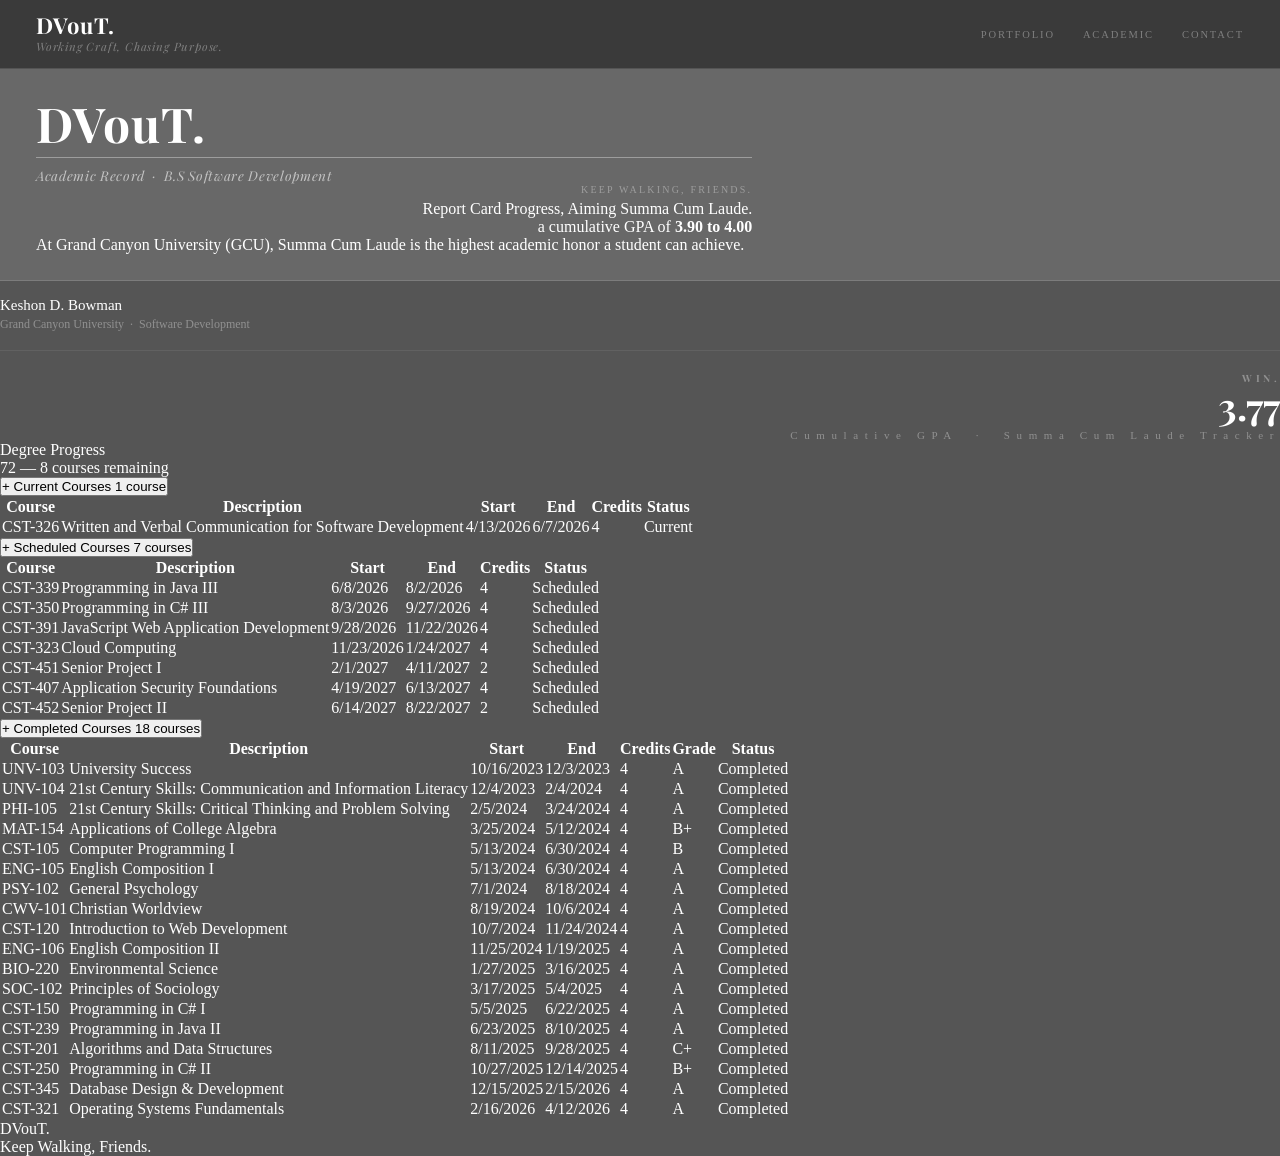
==== HTML/report_card.html @ 76dd7cef "CSS: Began Main Content Section, Finished Info Row" ====
<!DOCTYPE html>
<html lang="en">
<head>
    <meta charset="UTF-8">
    <meta name="viewport" content="width=device-width, initial-scale=1.0">
    <title>DVouT. - Academic Record</title>
    <link href="https://fonts.googleapis.com/css2?family=Playfair+Display:ital,wght@0,600;0,700;1,500;1,600&family=DM+Sans:opsz,wght@9..40,300;9..40,400;9..40,500&display=swap" rel="stylesheet">
    <link rel="stylesheet" href="/CSS/report_card.css">
</head>
<body>
    

<!-- NAV -->
    <nav>
    
    <div class="nav-brand">
        <div class="nav-logo">DVouT.</div>
        <div class="nav-craft">Working Craft, Chasing Purpose.</div>
    </div>

    <div class="nav-links">
        <a href="#">Portfolio</a>
        <a href="#">Academic</a>
        <a href="#">Contact</a>
    </div>
    </nav>

    <!-- HERO -->
    <header class="hero">
    <div>
        
        <div class="hero-mark">DVouT.</div>
        <div class="hero-rule"></div>
        <div class="hero-sub">Academic Record &nbsp;&middot;&nbsp; B.S Software Development</div>

        <div class="hero-right">

            <div class="hero-r-top">Keep Walking, Friends.</div>
            <div class="hero-r-bottom">Report Card Progress, Aiming Summa Cum Laude. <br> 
                a cumulative GPA of <span style="font-weight: bold;">3.90 to 4.00</span> <br>
            At Grand Canyon University (GCU), Summa Cum Laude is the highest academic honor a student can achieve.  
            &nbsp;
            </div>
        </div>
    </div>
    </header>

    <main class="main-content">

        <!-- Student + GPA -->
        <section class="info-row">
            <div>
                <div class="s-name"><strong>Keshon D. Bowman</strong></div>
                <div class="s-inst">Grand Canyon University &nbsp;&middot;&nbsp; Software Development</div>
            </div>
        </section>
        
        <section class="gpa-block">
            <div class="win-word">WIN.</div>
            <div class="gpa-num">3.77</div>
            <div class="gpa-sub">Cumulative GPA &nbsp;&middot;&nbsp; Summa Cum Laude Tracker</div>
        </section>

        <!-- Progress -->
         <section class="prog-row">
            <span class="prog-label">Degree Progress</span>
            <div class="prog-track"><div class="prog-fill" style="width:72%"></div></div>
            <span class="prog-pct">72 &mdash; 8 courses remaining</span>
         </section>

         <!-- Current -->
          <section class="panel">
            <button class="p-toggle open" onclick="tog(this)">
                <span class="pip">+</span>
                Current Courses
                <span class="p-count">1 course</span>
            </button>

            <div class="p-body open">
                <table>
                    <thead>
                        <tr>
                            <th>Course</th>
                            <th>Description</th>
                            <th>Start</th>
                            <th>End</th>
                            <th>Credits</th>
                            <th>Status</th>
                        </tr>
                    </thead>
                    <tbody>
                        <tr>
                            <td class="cc">CST-326</td>
                            <td class="cd">Written and Verbal Communication for Software Development</td>
                            <td class="dt">4/13/2026 <td class="dt">6/7/2026</td></td>
                            <td class="cr">4</td>
                            <td><span class="badge b-cur">Current</span></td>
                        </tr>
                    </tbody>
                </table>
            </div>
          </section>

          <!-- Scheduled -->
           <section class="panel">
            <button class="p-toggle onclick="tog(this)">
                <span class="pip">+</span>
                Scheduled Courses
                <span class="p-count">7 courses</span>
            </button>
            <div class="p-body">
                <table>
                    
                    <thead>
                        <tr>
                            <th>Course</th>
                            <th>Description</th>
                            <th>Start</th>
                            <th>End</th>
                            <th>Credits</th>
                            <th>Status</th>
                        </tr>
                    </thead>

                    <tbody>
                        <tr>
                            <td class="cc">CST-339</td>
                            <td class="cd">Programming in Java III</td>
                            <td class="dt">6/8/2026</td>
                            <td class="dt">8/2/2026</td>
                            <td class="cr">4</td>
                            <td><span class="badge b-sch">Scheduled</span></td>
                        </tr>
                        <tr>
                            <td class="cc">CST-350</td>
                            <td class="cd">Programming in C# III</td>
                            <td class="dt">8/3/2026</td>
                            <td class="dt">9/27/2026</td>
                            <td class="cr">4</td>
                            <td><span class="badge b-sch">Scheduled</span></td>
                        </tr>
                        <tr>
                            <td class="cc">CST-391</td>
                            <td class="cd">JavaScript Web Application Development</td>
                            <td class="dt">9/28/2026</td>
                            <td class="dt">11/22/2026</td>
                            <td class="cr">4</td>
                            <td><span class="badge b-sch">Scheduled</span></td>
                        </tr>
                        <tr>
                            <td class="cc">CST-323</td>
                            <td class="cd">Cloud Computing</td>
                            <td class="dt">11/23/2026</td>
                            <td class="dt">1/24/2027</td>
                            <td class="cr">4</td>
                            <td><span class="badge b-sch">Scheduled</span></td>
                        </tr>
                        <tr>
                            <td class="cc">CST-451</td>
                            <td class="cd">Senior Project I</td>
                            <td class="dt">2/1/2027</td>
                            <td class="dt">4/11/2027</td>
                            <td class="cr">2</td>
                            <td><span class="badge b-sch">Scheduled</span></td>
                        </tr>
                        <tr>
                            <td class="cc">CST-407</td>
                            <td class="cd">Application Security Foundations</td>
                            <td class="dt">4/19/2027</td>
                            <td class="dt">6/13/2027</td>
                            <td class="cr">4</td>
                            <td><span class="badge b-sch">Scheduled</span></td>
                        </tr>
                        <tr>
                            <td class="cc">CST-452</td>
                            <td class="cd">Senior Project II</td>
                            <td class="dt">6/14/2027</td>
                            <td class="dt">8/22/2027</td>
                            <td class="cr">2</td>
                            <td><span class="badge b-sch">Scheduled</span></td>
                        </tr>
                    </tbody>

                </table>
            </div>
        </section>

        <!-- COMPLETED -->
         <section class="panel">
            <button class="p-toggle" onclick="tog(this)">
                 <span class="pip">+</span>
                 Completed Courses
                 <span class="p-count">18 courses</span>
            </button>

            <div class="p-body">
                <table>

                    <thead>
                        <tr>
                            <th>Course</th>
                            <th>Description</th>
                            <th>Start</th>
                            <th>End</th>
                            <th>Credits</th>
                            <th>Grade</th>
                            <th>Status</th>
                        </tr>
                    </thead>

                    <tbody>
                        <tr>
                            <td class="cc">UNV-103</td>
                            <td class="cd">University Success</td>
                            <td class="dt">10/16/2023</td>
                            <td class="dt">12/3/2023</td>
                            <td class="cr">4</td>
                            <td><span class="grade g-a">A</span></td>
                            <td><span class="badge b-don">Completed</span></td>
                        </tr>
                        <tr>
                            <td class="cc">UNV-104</td>
                            <td class="cd">21st Century Skills: Communication and Information Literacy</td>
                            <td class="dt">12/4/2023</td>
                            <td class="dt">2/4/2024</td>
                            <td class="cr">4</td>
                            <td><span class="grade g-a">A</span></td>
                            <td><span class="badge b-don">Completed</span></td>
                        </tr>
                        <tr>
                            <td class="cc">PHI-105</td>
                            <td class="cd">21st Century Skills: Critical Thinking and Problem Solving</td>
                            <td class="dt">2/5/2024</td>
                            <td class="dt">3/24/2024</td>
                            <td class="cr">4</td>
                            <td><span class="grade g-a">A</span></td>
                            <td><span class="badge b-don">Completed</span></td>
                        </tr>
                        <tr>
                            <td class="cc">MAT-154</td>
                            <td class="cd">Applications of College Algebra</td>
                            <td class="dt">3/25/2024</td>
                            <td class="dt">5/12/2024</td>
                            <td class="cr">4</td>
                            <td><span class="grade g-b">B+</span></td>
                            <td><span class="badge b-don">Completed</span></td>
                        </tr>
                        <tr>
                            <td class="cc">CST-105</td>
                            <td class="cd">Computer Programming I</td>
                            <td class="dt">5/13/2024</td>
                            <td class="dt">6/30/2024</td>
                            <td class="cr">4</td>
                            <td><span class="grade g-b">B</span></td>
                            <td><span class="badge b-don">Completed</span></td>
                        </tr>
                        <tr>
                            <td class="cc">ENG-105</td>
                            <td class="cd">English Composition I</td>
                            <td class="dt">5/13/2024</td>
                            <td class="dt">6/30/2024</td>
                            <td class="cr">4</td>
                            <td><span class="grade g-a">A</span></td>
                            <td><span class="badge b-don">Completed</span></td>
                        </tr>
                        <tr>
                            <td class="cc">PSY-102</td>
                            <td class="cd">General Psychology</td>
                            <td class="dt">7/1/2024</td>
                            <td class="dt">8/18/2024</td>
                            <td class="cr">4</td>
                            <td><span class="grade g-a">A</span></td>
                            <td><span class="badge b-don">Completed</span></td>
                        </tr>
                        <tr>
                            <td class="cc">CWV-101</td>
                            <td class="cd">Christian Worldview</td>
                            <td class="dt">8/19/2024</td>
                            <td class="dt">10/6/2024</td>
                            <td class="cr">4</td>
                            <td><span class="grade g-a">A</span></td>
                            <td><span class="badge b-don">Completed</span></td>
                        </tr>
                        <tr>
                            <td class="cc">CST-120</td>
                            <td class="cd">Introduction to Web Development</td>
                            <td class="dt">10/7/2024</td>
                            <td class="dt">11/24/2024</td>
                            <td class="cr">4</td>
                            <td><span class="grade g-a">A</span></td>
                            <td><span class="badge b-don">Completed</span></td>
                        </tr>
                        <tr>
                            <td class="cc">ENG-106</td>
                            <td class="cd">English Composition II</td>
                            <td class="dt">11/25/2024</td>
                            <td class="dt">1/19/2025</td>
                            <td class="cr">4</td>
                            <td><span class="grade g-a">A</span></td>
                            <td><span class="badge b-don">Completed</span></td>
                        </tr>
                        <tr>
                            <td class="cc">BIO-220</td>
                            <td class="cd">Environmental Science</td>
                            <td class="dt">1/27/2025</td>
                            <td class="dt">3/16/2025</td>
                            <td class="cr">4</td>
                            <td><span class="grade g-a">A</span></td>
                            <td><span class="badge b-don">Completed</span></td>
                        </tr>
                        <tr>
                            <td class="cc">SOC-102</td>
                            <td class="cd">Principles of Sociology</td>
                            <td class="dt">3/17/2025</td>
                            <td class="dt">5/4/2025</td>
                            <td class="cr">4</td>
                            <td><span class="grade g-a">A</span></td>
                            <td><span class="badge b-don">Completed</span></td>
                        </tr>
                        <tr>
                            <td class="cc">CST-150</td>
                            <td class="cd">Programming in C# I</td>
                            <td class="dt">5/5/2025</td>
                            <td class="dt">6/22/2025</td>
                            <td class="cr">4</td>
                            <td><span class="grade g-a">A</span></td>
                            <td><span class="badge b-don">Completed</span></td>
                        </tr>
                        <tr>
                            <td class="cc">CST-239</td>
                            <td class="cd">Programming in Java II</td>
                            <td class="dt">6/23/2025</td>
                            <td class="dt">8/10/2025</td>
                            <td class="cr">4</td>
                            <td><span class="grade g-a">A</span></td>
                            <td><span class="badge b-don">Completed</span></td>
                        </tr>
                        <tr>
                            <td class="cc">CST-201</td>
                            <td class="cd">Algorithms and Data Structures</td>
                            <td class="dt">8/11/2025</td>
                            <td class="dt">9/28/2025</td>
                            <td class="cr">4</td>
                            <td><span class="grade g-c">C+</span></td>
                            <td><span class="badge b-don">Completed</span></td>
                        </tr>
                        <tr>
                            <td class="cc">CST-250</td>
                            <td class="cd">Programming in C# II</td>
                            <td class="dt">10/27/2025</td>
                            <td class="dt">12/14/2025</td>
                            <td class="cr">4</td>
                            <td><span class="grade g-b">B+</span></td>
                            <td><span class="badge b-don">Completed</span></td>
                        </tr>
                        <tr>
                            <td class="cc">CST-345</td>
                            <td class="cd">Database Design &amp; Development</td>
                            <td class="dt">12/15/2025</td>
                            <td class="dt">2/15/2026</td>
                            <td class="cr">4</td>
                            <td><span class="grade g-a">A</span></td>
                            <td><span class="badge b-don">Completed</span></td>
                        </tr>
                        <tr>
                            <td class="cc">CST-321</td>
                            <td class="cd">Operating Systems Fundamentals</td>
                            <td class="dt">2/16/2026</td>
                            <td class="dt">4/12/2026</td>
                            <td class="cr">4</td>
                            <td><span class="grade g-a">A</span></td>
                            <td><span class="badge b-don">Completed</span></td>
                        </tr>
                    </tbody>
                </table>
            </div>
         </section>

         <footer class="footer">
            <div class="foot-logo">DVouT.</div>
            <div class="foot-rule"></div>
            <div class="foot-kwf">Keep Walking, Friends.</div>
         </footer>
    </main>


</body>
</html>
---- CSS/report_card.css ----
:root {
    --bg: #555555;
    --bg-dark: #3a3a3a;
    --bg-panel: rgba(0,0,0,0.18);
    --bg-row:rgba(0,0,0,0.08);
    --bg-hover: rgba(255,255,255,0.05);
    --w: #ffffff;
    --w90: rgba(255,255,255,0.9);
    --w60: rgba(255,255,255,0.6);
    --w35: rgba(255,255,255,0.35);
    --w15: rgba(255,255,255,0.15);
    --w07: rgba(255,255,255,0.07);
    --bd: rgba(255,255,255,0.13);
    --bds: rgba(255,255,255,0.07);
    --font-family-primary: 'DM Sans', sans-serif;
    --font-family-secondary: 'Playfair Display', serif;
}

* {
    box-sizing: border-box;
    margin: 0;
    padding: 0;
}

body {
    background: var(--bg);
    color: var(--w); 
    font-family: var(--font-family-primary)
    font-size:14px; 
    min-height: 100vh;
}

/* NAV */

nav {
    background: var(--bg-dark);
    border-bottom:1px solid var(--bd);
    padding: 14px 36px;
    display: flex;
    justify-content: space-between;
    align-items: center;
}

.nav-brand {
    /* Content TO APPLY BRAND */
}

.nav-logo {
    font-family: var(--font-family-secondary);
    font-weight: 700; 
    font-size: 22px;
    color: var(--w);
    letter-spacing: 0.03em;
    line-height: 1;
}

.nav-craft {
    font-family: var(--font-family-secondary);
    font-style: italic;
    font-size: 11.5px;
    color:var(--w35);
    letter-spacing: 0.07em;
    margin-top: 3px;
}

.nav-links {
    display: flex;
    gap: 28px;
    align-items: center;
}

.nav-links a {
    color: var(--w35);
    text-decoration: none;
    font-size: 10.5px;
    letter-spacing: 0.18em;
    text-transform: uppercase;
    transition: color .2s;
}

.nav-links a:hover {
    color: var(--w)
}

/* HERO */

.hero {
    background: #686868;
    border-bottom: 1px solid var(--bd);
    padding: 30px 36px 26px;
    display: flex;
    justify-content: space-between;
    align-items: flex-end;
}

.hero-mark {
    font-family: 'Playfair Display', serif;
    font-weight: 700;
    font-size: 48px;
    color: var(--w);
    letter-spacing: 0.02em;
    line-height: 1;
}

.hero-rule {
    width: 100%; 
    height: 1px;
    background:var(--w35);
    margin: 10px 0 8px;
}

.hero-sub {
    font-family: var(--font-family-secondary);
    font-style: italic;
    font-size: 13.5px;
    color: var(--w60);
    letter-spacing: 0.05em;
}

.hero-right {
    text-align: right;
}

.hero-r-top {
    font-size: 10px;
    letter-spacing: 0.22em;
    text-transform: uppercase;
    color:var(--w35);
    margin-bottom: 5px;
}

.hero-r-button {
    font-family: var(--font-family-secondary);
    font-style: italic;
    font-size: 13px;
    color: var(--w60);
}

/* MAIN */

.main {
    max-width: 1040px;
    margin: 0 auto;
    padding: 24px 20px 64px;
}

/* INFO ROW */

.info-row {
    display: flex;
    justify-content: space-between;
    align-items: flex-end;
    padding: 16px 0 18px;
    border-bottom: 1px solid var(--bds);
    margin-bottom: 20px;
}

.s-name {
    font-size:15px;
    color:var(--w60);
}

.s-name strong {
    color: var(--w);
    font-weight: 500;
}

.s-inst {
    font-size: 12px;
    color: var(--w35);
    margin-top: 3px;
    letter-spacing: 0.0 4em;
}

.gpa-block {
    text-align: right;
}

.win-word {
    font-family: var(--font-family-secondary);
    font-weight: 700;
    font-size: 10px;
    letter-spacing: 0.35em;
    color: var(--w35);
    text-transform: uppercase;
    margin-bottom: 2px;
}

.gpa-num {
    font-family: var(--font-family-secondary);
    font-weight: 700;
    font-size: 38px;
    color: var(--w);
    line-height: 1;
}


.gpa-sub {
    font-size: 11px;
    color: var(--w35);
    letter-spacing: 0.6em;
    margin-top: 4px;
}
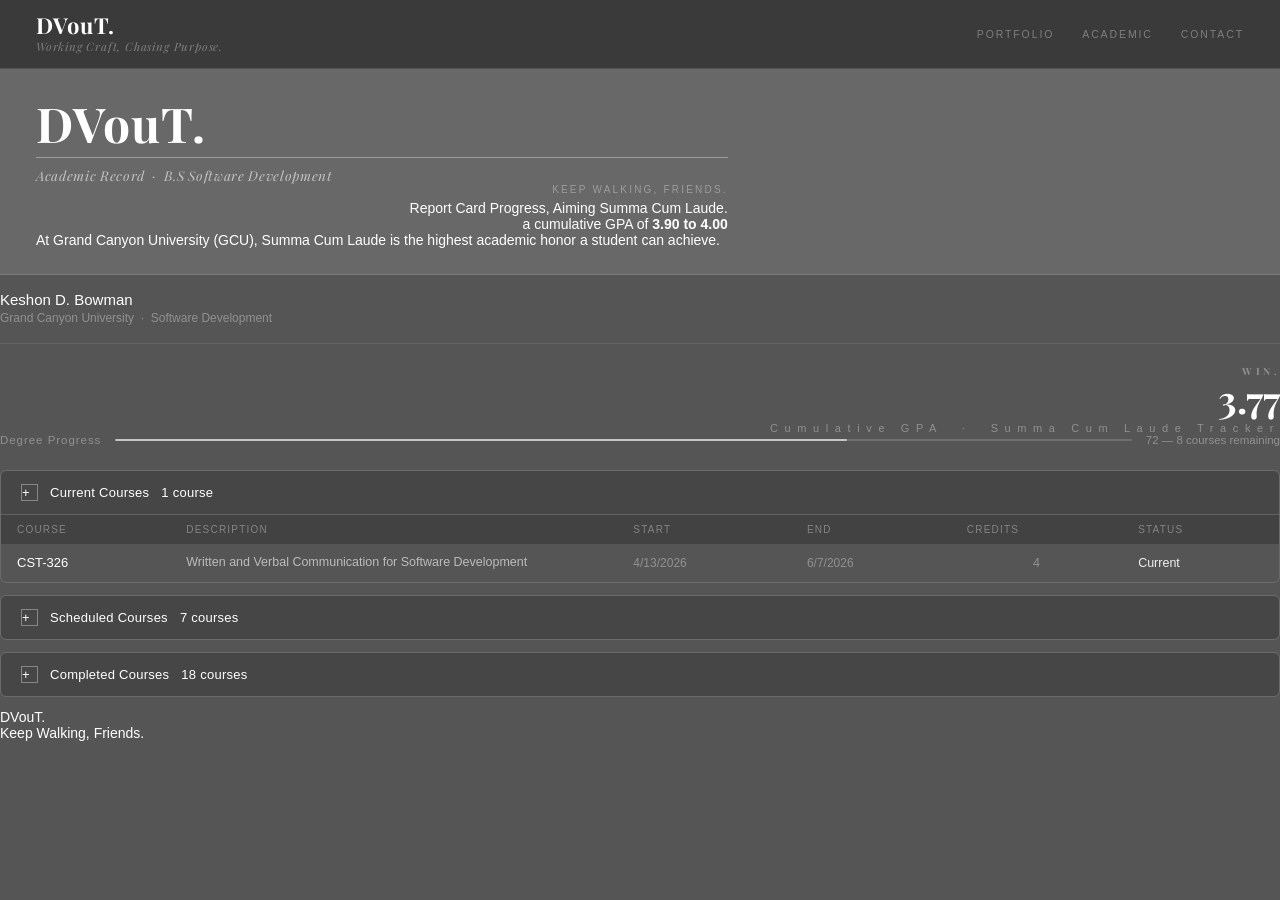
==== commit 15dae279: "CSS: Table section is finished" ====
--- a/HTML/report_card.html
+++ b/HTML/report_card.html
@@ -382,7 +382,6 @@
             <div class="foot-kwf">Keep Walking, Friends.</div>
          </footer>
     </main>
-
-
+    <script src="/JS/report_card.js"></script>
 </body>
 </html>
--- a/CSS/report_card.css
+++ b/CSS/report_card.css
@@ -25,7 +25,7 @@
 body {
     background: var(--bg);
     color: var(--w); 
-    font-family: var(--font-family-primary)
+    font-family: var(--font-family-primary);
     font-size:14px; 
     min-height: 100vh;
 }
@@ -202,3 +202,153 @@
     margin-top: 4px;
 }
 
+/* PROGRESS */
+
+.prog-row {
+    display: flex;
+    align-items: center;
+    gap: 14px;
+    margin-bottom: 24px;
+}
+
+.prog-label {
+    font-size: 11.5px;
+    color: var(--w35);
+    white-space: nowrap;
+    letter-spacing: 0.06rem;
+}
+.prog-track {
+    flex: 1;
+    height: 2px;
+    background:var(--w15);
+    border-radius: 10px;
+    overflow: hidden;
+}
+
+.prog-fill {
+    height: 100%;
+    background: var(--w60);
+    border-radius: 10px;
+}
+
+.prog-pct {
+    font-size: 11.5px;
+    color: var(--w35);
+    white-space: nowrap;
+}
+
+/* PANELS */
+.panel {
+    border: 1px solid var(--bd);
+    border-radius: 6px;
+    margin-bottom: 12px;
+    overflow: hidden;
+}
+
+.p-toggle {
+    width: 100%;
+    background: var(--bg-panel);
+    border: none;
+    padding: 13px 20px;
+    display: flex;
+    align-items: center;
+    gap: 12px;
+    cursor: pointer;
+    color: var(--w);
+    font-family: var(--font-family-primary);
+    font-size: 13px;
+    font-weight: 500;
+    text-align: left;
+    letter-spacing: 0.02em;
+    transition: background .2s;
+}
+
+.p-toggle:hover {
+    background: rgba(0,0,0,0.26);
+}
+
+.pip {
+    width: 17px;
+    height: 17px;
+    border: 1px solid var(--w35);
+    letter-spacing: 0.06em;
+}
+
+.p-body {
+    display: none;
+    border-top: 1px solid var(--bds);
+    overflow-x: auto;
+}
+
+.p-body.open {
+    display: block;
+    animation: drop .2s ease;
+}
+
+@keyframes drop{from{
+    opacity: 0; 
+    transform:translateY(-4px)}TO{opacity:1; transform: none;}
+    }
+
+/* TABLES */
+
+table {
+    width:100%;
+    border-collapse: collapse;
+    font-size: 12.5px;
+}
+
+thead th {
+    background: rgba(0,0,0,0.22);
+    color:var(--w35);
+    font-weight: 400;
+    font-size: 10px;
+    letter-spacing: 0.12em;
+    text-transform: uppercase;
+    padding: 9px 16px;
+    text-align: left;
+    white-space: nowrap;
+}
+
+tbody td {
+    padding: 10px 16px;
+    border-bottom: 1px solid var(--bds);
+    color: var(--w90);
+    vertical-align: middle;
+}
+
+tbody tr:last-child td {
+    border-bottom: none;
+}
+
+tbody tr:hover td {
+    background: var(--bg-hover);
+}
+
+tbody tr:nth-child(even) td {
+    background: var(--bg-row);
+}
+
+.cc {
+    font-weight: 500;
+    font-size: 13px;
+    color: var(--w);
+    white-space: nowrap;
+}
+
+.cd {
+    color: var(--w60);
+    line-height: 1.4;
+    max-width: 220px;
+}
+
+.dt {
+    white-space: nowrap;
+    color:var(--w35);
+    font-size: 12px;
+}
+
+.cr {
+    text-align: center;
+    color:var(--w35)
+}
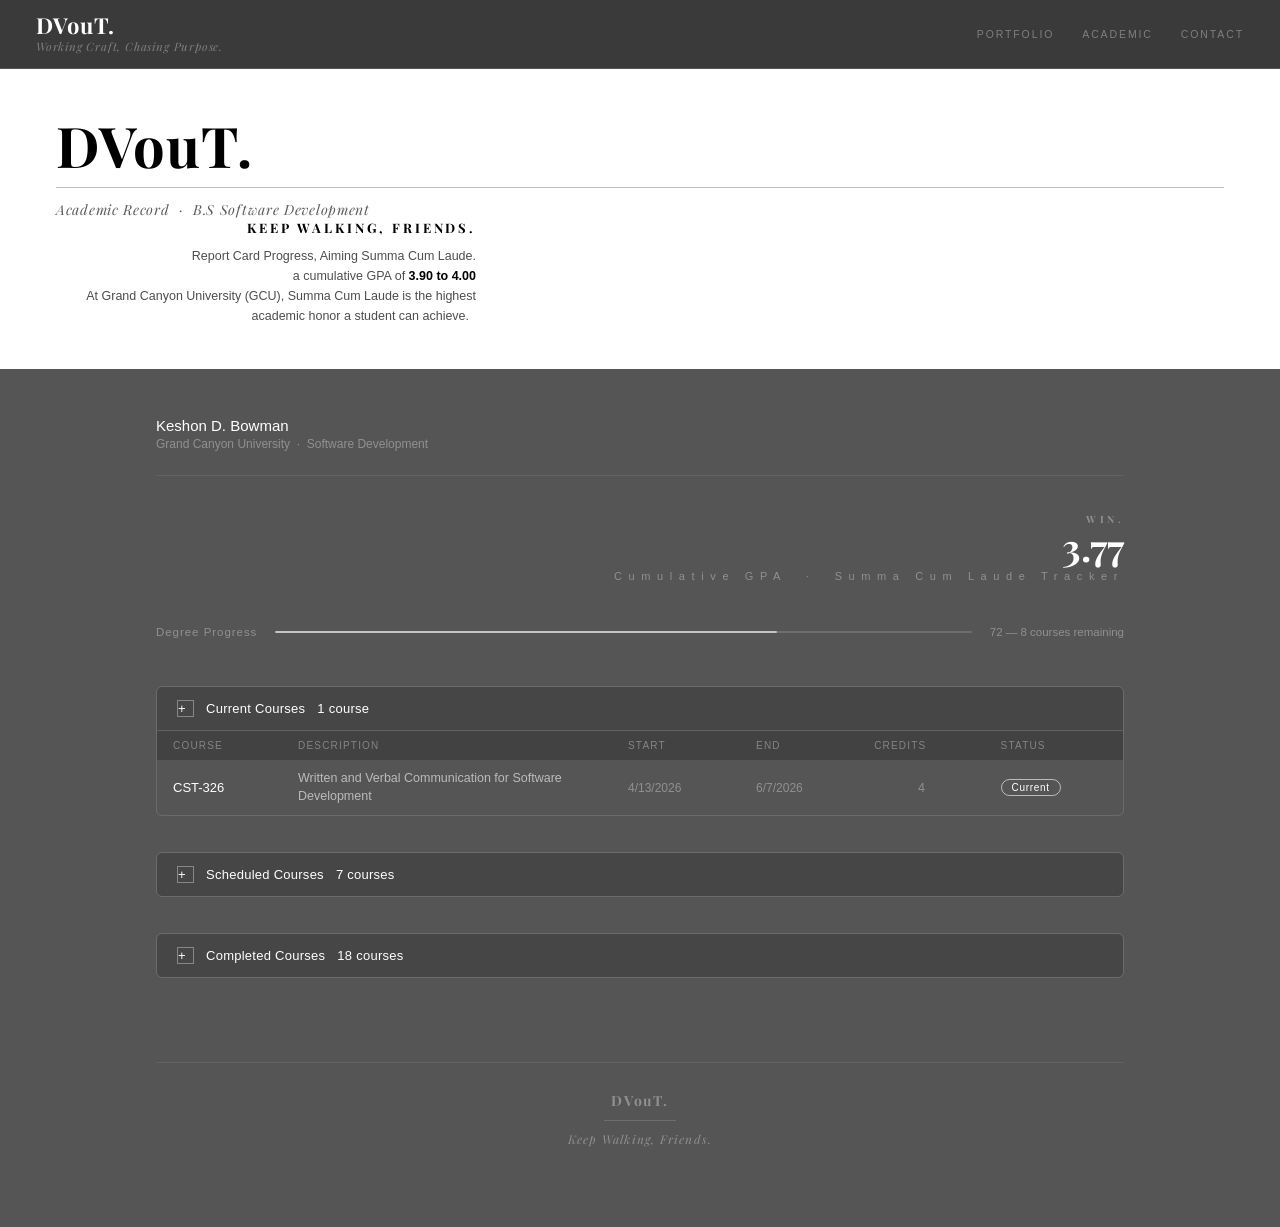
==== commit 317e9cd0: "UPDATE:Fix toggle bug for display of table,changed background white, text black" ====
--- a/HTML/report_card.html
+++ b/HTML/report_card.html
@@ -92,7 +92,8 @@
                         <tr>
                             <td class="cc">CST-326</td>
                             <td class="cd">Written and Verbal Communication for Software Development</td>
-                            <td class="dt">4/13/2026 <td class="dt">6/7/2026</td></td>
+                            <td class="dt">4/13/2026</td>
+                            <td class="dt">6/7/2026</td>
                             <td class="cr">4</td>
                             <td><span class="badge b-cur">Current</span></td>
                         </tr>
@@ -103,7 +104,7 @@
 
           <!-- Scheduled -->
            <section class="panel">
-            <button class="p-toggle onclick="tog(this)">
+            <button class="p-toggle" onclick="tog(this)">
                 <span class="pip">+</span>
                 Scheduled Courses
                 <span class="p-count">7 courses</span>
--- a/CSS/report_card.css
+++ b/CSS/report_card.css
@@ -85,48 +85,67 @@
 /* HERO */
 
 .hero {
-    background: #686868;
+    background: #ffffff;
+    color: #000;
     border-bottom: 1px solid var(--bd);
-    padding: 30px 36px 26px;
+    padding: 48px 56px 42px;
     display: flex;
     justify-content: space-between;
     align-items: flex-end;
+    gap: 48px;
+}
+
+.hero > div:first-child {
+    flex: 1;
 }
 
 .hero-mark {
     font-family: 'Playfair Display', serif;
     font-weight: 700;
-    font-size: 48px;
-    color: var(--w);
+    font-size: 56px;
+    color: #000;
     letter-spacing: 0.02em;
     line-height: 1;
 }
 
 .hero-rule {
-    width: 100%; 
+    width: 100%;
     height: 1px;
-    background:var(--w35);
-    margin: 10px 0 8px;
+    background: rgba(0,0,0,0.25);
+    margin: 14px 0 12px;
 }
 
 .hero-sub {
     font-family: var(--font-family-secondary);
     font-style: italic;
-    font-size: 13.5px;
-    color: var(--w60);
+    font-size: 14px;
+    color: rgba(0,0,0,0.65);
     letter-spacing: 0.05em;
 }
 
 .hero-right {
     text-align: right;
+    max-width: 420px;
 }
 
 .hero-r-top {
-    font-size: 10px;
+    font-family: var(--font-family-secondary);
+    font-weight: 700;
+    font-size: 13px;
     letter-spacing: 0.22em;
     text-transform: uppercase;
-    color:var(--w35);
-    margin-bottom: 5px;
+    color: #000;
+    margin-bottom: 10px;
+}
+
+.hero-r-bottom {
+    font-size: 12.5px;
+    line-height: 1.6;
+    color: rgba(0,0,0,0.7);
+}
+
+.hero-r-bottom span {
+    color: #000;
 }
 
 .hero-r-button {
@@ -138,10 +157,13 @@
 
 /* MAIN */
 
-.main {
+.main-content {
     max-width: 1040px;
     margin: 0 auto;
-    padding: 24px 20px 64px;
+    padding: 48px 36px 80px;
+    display: flex;
+    flex-direction: column;
+    gap: 36px;
 }
 
 /* INFO ROW */
@@ -150,9 +172,8 @@
     display: flex;
     justify-content: space-between;
     align-items: flex-end;
-    padding: 16px 0 18px;
+    padding: 0 0 24px;
     border-bottom: 1px solid var(--bds);
-    margin-bottom: 20px;
 }
 
 .s-name {
@@ -207,8 +228,8 @@
 .prog-row {
     display: flex;
     align-items: center;
-    gap: 14px;
-    margin-bottom: 24px;
+    gap: 18px;
+    padding: 8px 0 12px;
 }
 
 .prog-label {
@@ -241,7 +262,6 @@
 .panel {
     border: 1px solid var(--bd);
     border-radius: 6px;
-    margin-bottom: 12px;
     overflow: hidden;
 }
 
@@ -351,4 +371,84 @@
 .cr {
     text-align: center;
     color:var(--w35)
-}+}
+
+/* STATUS BADGES */
+.badge {
+    display: inline-block;
+    padding: 2px 10px;
+    border-radius: 20px;
+    font-size: 10px;
+    letter-spacing: 0.07em;
+    white-space: nowrap;
+}
+
+.b-cur {
+    border: 1px solid var(--w60);
+    color: var(--w);
+}
+
+.b-sch {
+    border: 1px solid var(--w35);
+    color: var(--w60);
+}
+
+.b-don {
+    border: 1px solid var(--w15);
+    color: var(--w35);
+}
+
+/* GRADE */
+
+.grade {
+    font-family: var(--font-family-secondary);
+    font-weight: 600;
+    font-size: 15px;
+    display: inline-block;
+    max-width: 26px;
+    text-align: center;
+}
+
+.g-a {
+    color:var(--w);
+}
+
+.g-b {
+    color: var(--w60);
+}
+
+.g-c {
+    color: var(--w35);
+}
+
+/* FOOTER */
+
+.footer {
+    text-align: center;
+    margin-top: 48px;
+    padding-top: 28px;
+    border-top: 1px solid var(--bds);
+}
+
+.foot-logo {
+    font-family: var(--font-family-secondary);
+    font-weight: 700;
+    font-size: 14px;
+    letter-spacing: 0.14em;
+    color: var(--w35);
+}
+
+.foot-rule {
+    width:72px; 
+    height: 1px;
+    background:var(--w15);
+    margin: 10px auto;
+}
+
+.foot-kwf {
+    font-family: var(--font-family-secondary);
+    font-style: italic;
+    font-size: 12px;
+    color: var(--w35);
+    letter-spacing: 0.1em;
+}
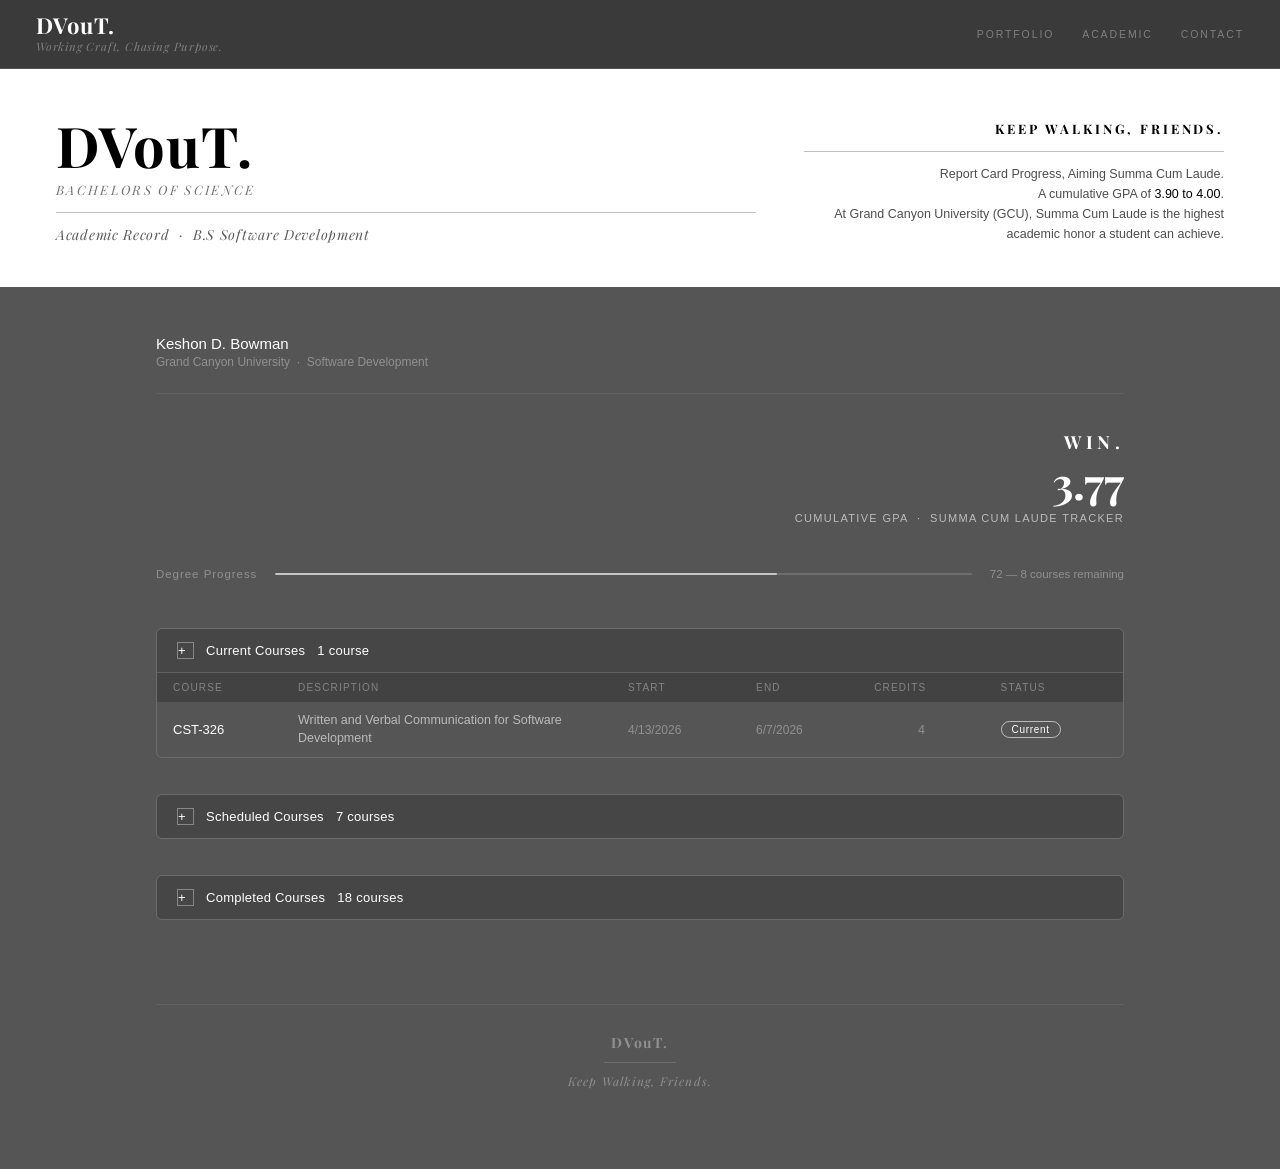
==== commit b60f9527: "REFACTOR: hero has been reconstructed with spacing && gpa whitespace block was corrected" ====
--- a/HTML/report_card.html
+++ b/HTML/report_card.html
@@ -27,22 +27,22 @@
 
     <!-- HERO -->
     <header class="hero">
-    <div>
-        
-        <div class="hero-mark">DVouT.</div>
-        <div class="hero-rule"></div>
-        <div class="hero-sub">Academic Record &nbsp;&middot;&nbsp; B.S Software Development</div>
+        <div class="hero-left">
+            <div class="hero-mark">DVouT.</div>
+            <div class="hero-kicker">Bachelors Of Science</div>
+            <div class="hero-rule"></div>
+            <div class="hero-sub">Academic Record &nbsp;&middot;&nbsp; B.S Software Development</div>
+        </div>
 
         <div class="hero-right">
-
             <div class="hero-r-top">Keep Walking, Friends.</div>
-            <div class="hero-r-bottom">Report Card Progress, Aiming Summa Cum Laude. <br> 
-                a cumulative GPA of <span style="font-weight: bold;">3.90 to 4.00</span> <br>
-            At Grand Canyon University (GCU), Summa Cum Laude is the highest academic honor a student can achieve.  
-            &nbsp;
+            <div class="hero-rule hero-rule-right"></div>
+            <div class="hero-r-bottom">
+                Report Card Progress, Aiming Summa Cum Laude.<br>
+                A cumulative GPA of <span>3.90 to 4.00</span>.<br>
+                At Grand Canyon University (GCU), Summa Cum Laude is the highest academic honor a student can achieve.
             </div>
         </div>
-    </div>
     </header>
 
     <main class="main-content">
--- a/CSS/report_card.css
+++ b/CSS/report_card.css
@@ -41,9 +41,6 @@
     align-items: center;
 }
 
-.nav-brand {
-    /* Content TO APPLY BRAND */
-}
 
 .nav-logo {
     font-family: var(--font-family-secondary);
@@ -95,8 +92,25 @@
     gap: 48px;
 }
 
-.hero > div:first-child {
+.hero-left {
     flex: 1;
+}
+
+.hero-kicker {
+    font-family: var(--font-family-secondary);
+    font-style: italic;
+    font-size: 13px;
+    color: rgba(0,0,0,0.55);
+    letter-spacing: 0.18em;
+    text-transform: uppercase;
+    margin-top: 8px;
+}
+
+.hero-rule-right {
+    background: rgba(0,0,0,0.35);
+    margin: 10px 0 14px;
+    width: 60px;
+    margin-left: auto;
 }
 
 .hero-mark {
@@ -200,17 +214,17 @@
 .win-word {
     font-family: var(--font-family-secondary);
     font-weight: 700;
-    font-size: 10px;
-    letter-spacing: 0.35em;
-    color: var(--w35);
-    text-transform: uppercase;
-    margin-bottom: 2px;
+    font-size: 18px;
+    letter-spacing: 0.25em;
+    color: var(--w);
+    text-transform: uppercase;
+    margin-bottom: 6px;
 }
 
 .gpa-num {
     font-family: var(--font-family-secondary);
     font-weight: 700;
-    font-size: 38px;
+    font-size: 44px;
     color: var(--w);
     line-height: 1;
 }
@@ -218,9 +232,10 @@
 
 .gpa-sub {
     font-size: 11px;
-    color: var(--w35);
-    letter-spacing: 0.6em;
-    margin-top: 4px;
+    color: var(--w60);
+    letter-spacing: 0.12em;
+    margin-top: 8px;
+    text-transform: uppercase;
 }
 
 /* PROGRESS */
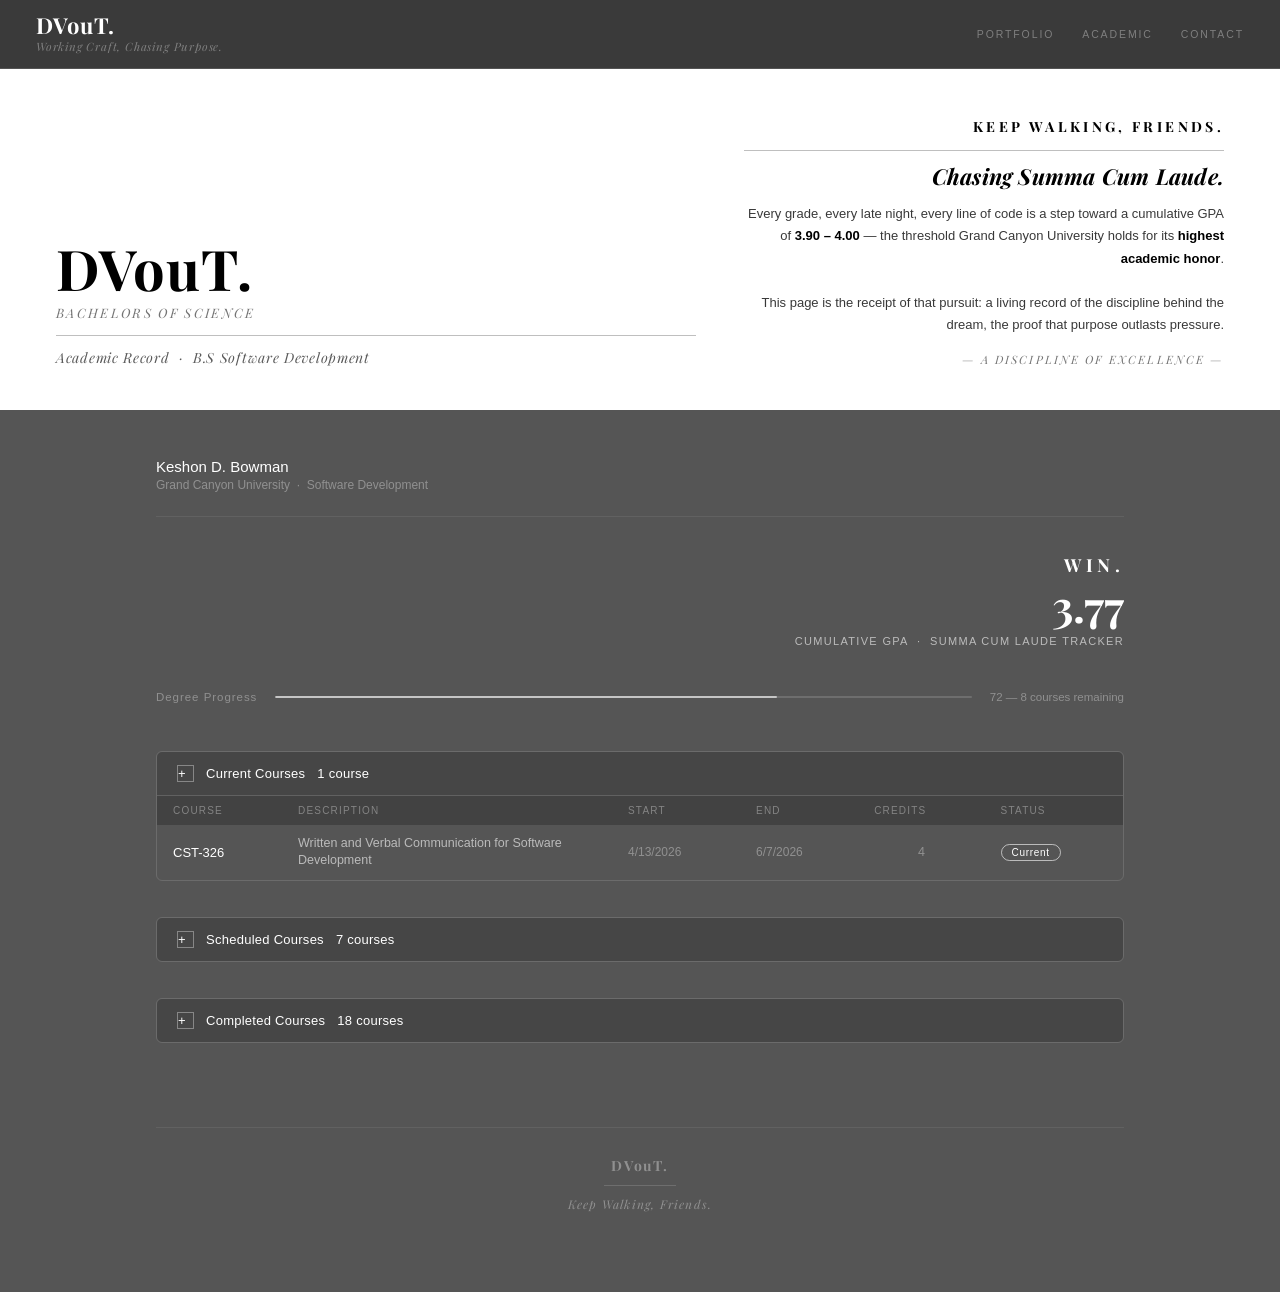
==== commit 9a74a81c: "REFACTOR: right side header, keep walking friends bolds, chasing Summa Cum Laude italic, added an it" ====
--- a/HTML/report_card.html
+++ b/HTML/report_card.html
@@ -37,11 +37,16 @@
         <div class="hero-right">
             <div class="hero-r-top">Keep Walking, Friends.</div>
             <div class="hero-rule hero-rule-right"></div>
+            <div class="hero-r-headline">Chasing Summa Cum Laude.</div>
             <div class="hero-r-bottom">
-                Report Card Progress, Aiming Summa Cum Laude.<br>
-                A cumulative GPA of <span>3.90 to 4.00</span>.<br>
-                At Grand Canyon University (GCU), Summa Cum Laude is the highest academic honor a student can achieve.
-            </div>
+                Every grade, every late night, every line of code is a step toward
+                a cumulative GPA of <span>3.90 &ndash; 4.00</span> &mdash; the threshold
+                Grand Canyon University holds for its <span>highest academic honor</span>.
+                <br><br>
+                This page is the receipt of that pursuit: a living record of the
+                discipline behind the dream, the proof that purpose outlasts pressure.
+            </div>
+            <div class="hero-r-tag">&mdash; A Discipline of Excellence &mdash;</div>
         </div>
     </header>
 
--- a/CSS/report_card.css
+++ b/CSS/report_card.css
@@ -139,27 +139,49 @@
 
 .hero-right {
     text-align: right;
-    max-width: 420px;
+    max-width: 480px;
 }
 
 .hero-r-top {
     font-family: var(--font-family-secondary);
     font-weight: 700;
-    font-size: 13px;
-    letter-spacing: 0.22em;
+    font-size: 14px;
+    letter-spacing: 0.24em;
     text-transform: uppercase;
     color: #000;
     margin-bottom: 10px;
 }
 
+.hero-r-headline {
+    font-family: var(--font-family-secondary);
+    font-weight: 700;
+    font-style: italic;
+    font-size: 22px;
+    color: #000;
+    line-height: 1.2;
+    margin-bottom: 14px;
+    letter-spacing: 0.01em;
+}
+
 .hero-r-bottom {
-    font-size: 12.5px;
-    line-height: 1.6;
-    color: rgba(0,0,0,0.7);
+    font-size: 13px;
+    line-height: 1.7;
+    color: rgba(0,0,0,0.78);
 }
 
 .hero-r-bottom span {
     color: #000;
+    font-weight: 600;
+}
+
+.hero-r-tag {
+    margin-top: 16px;
+    font-family: var(--font-family-secondary);
+    font-style: italic;
+    font-size: 11.5px;
+    letter-spacing: 0.18em;
+    text-transform: uppercase;
+    color: rgba(0,0,0,0.55);
 }
 
 .hero-r-button {
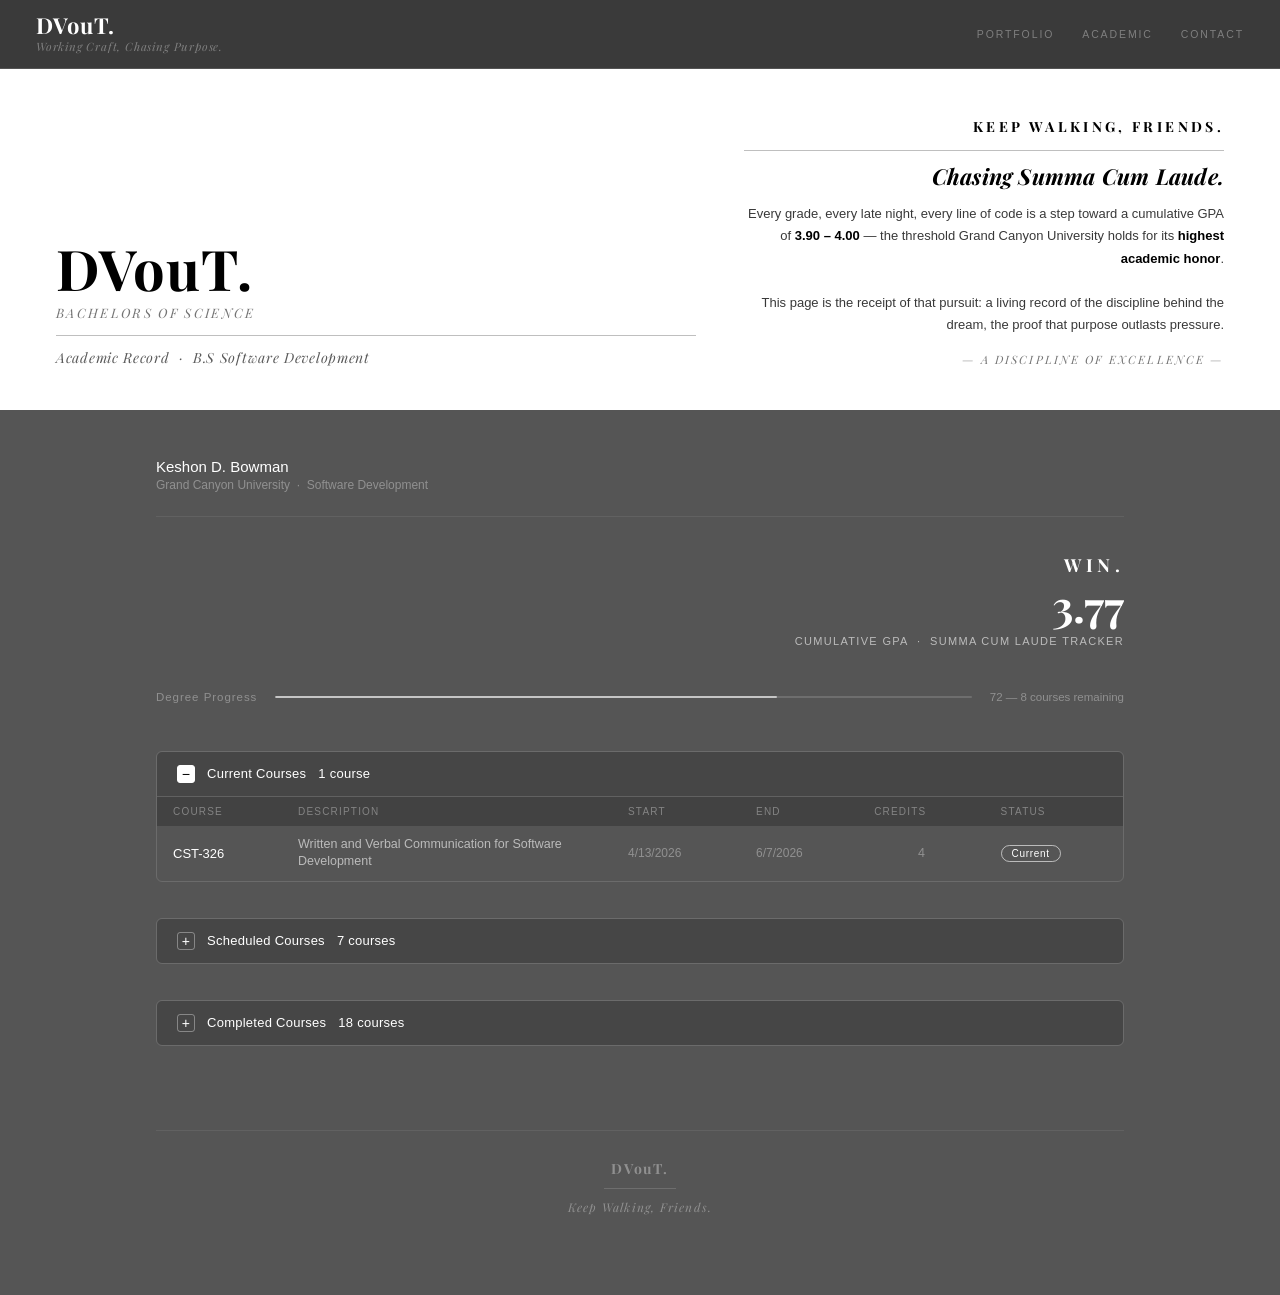
==== commit 845a5080: "REFACTOR: fixed literal + inside pip,cleaned up css, pip fills white with black text showing when op" ====
--- a/HTML/report_card.html
+++ b/HTML/report_card.html
@@ -76,7 +76,7 @@
          <!-- Current -->
           <section class="panel">
             <button class="p-toggle open" onclick="tog(this)">
-                <span class="pip">+</span>
+                <span class="pip"></span>
                 Current Courses
                 <span class="p-count">1 course</span>
             </button>
@@ -110,7 +110,7 @@
           <!-- Scheduled -->
            <section class="panel">
             <button class="p-toggle" onclick="tog(this)">
-                <span class="pip">+</span>
+                <span class="pip"></span>
                 Scheduled Courses
                 <span class="p-count">7 courses</span>
             </button>
@@ -194,7 +194,7 @@
         <!-- COMPLETED -->
          <section class="panel">
             <button class="p-toggle" onclick="tog(this)">
-                 <span class="pip">+</span>
+                 <span class="pip"></span>
                  Completed Courses
                  <span class="p-count">18 courses</span>
             </button>
--- a/CSS/report_card.css
+++ b/CSS/report_card.css
@@ -325,11 +325,34 @@
 }
 
 .pip {
-    width: 17px;
-    height: 17px;
+    width: 18px;
+    height: 18px;
     border: 1px solid var(--w35);
-    letter-spacing: 0.06em;
-}
+    border-radius: 3px;
+    display: inline-flex;
+    align-items: center;
+    justify-content: center;
+    font-size: 14px;
+    line-height: 1;
+    color: var(--w);
+    font-family: var(--font-family-primary);
+    transition: background .2s, border-color .2s;
+}
+
+.p-toggle.open .pip {
+    background: var(--w);
+    color: #000;
+    border-color: var(--w);
+}
+
+.p-toggle.open .pip::before {
+    content: "\2212";
+}
+
+.p-toggle:not(.open) .pip::before {
+    content: "+";
+}
+
 
 .p-body {
     display: none;
